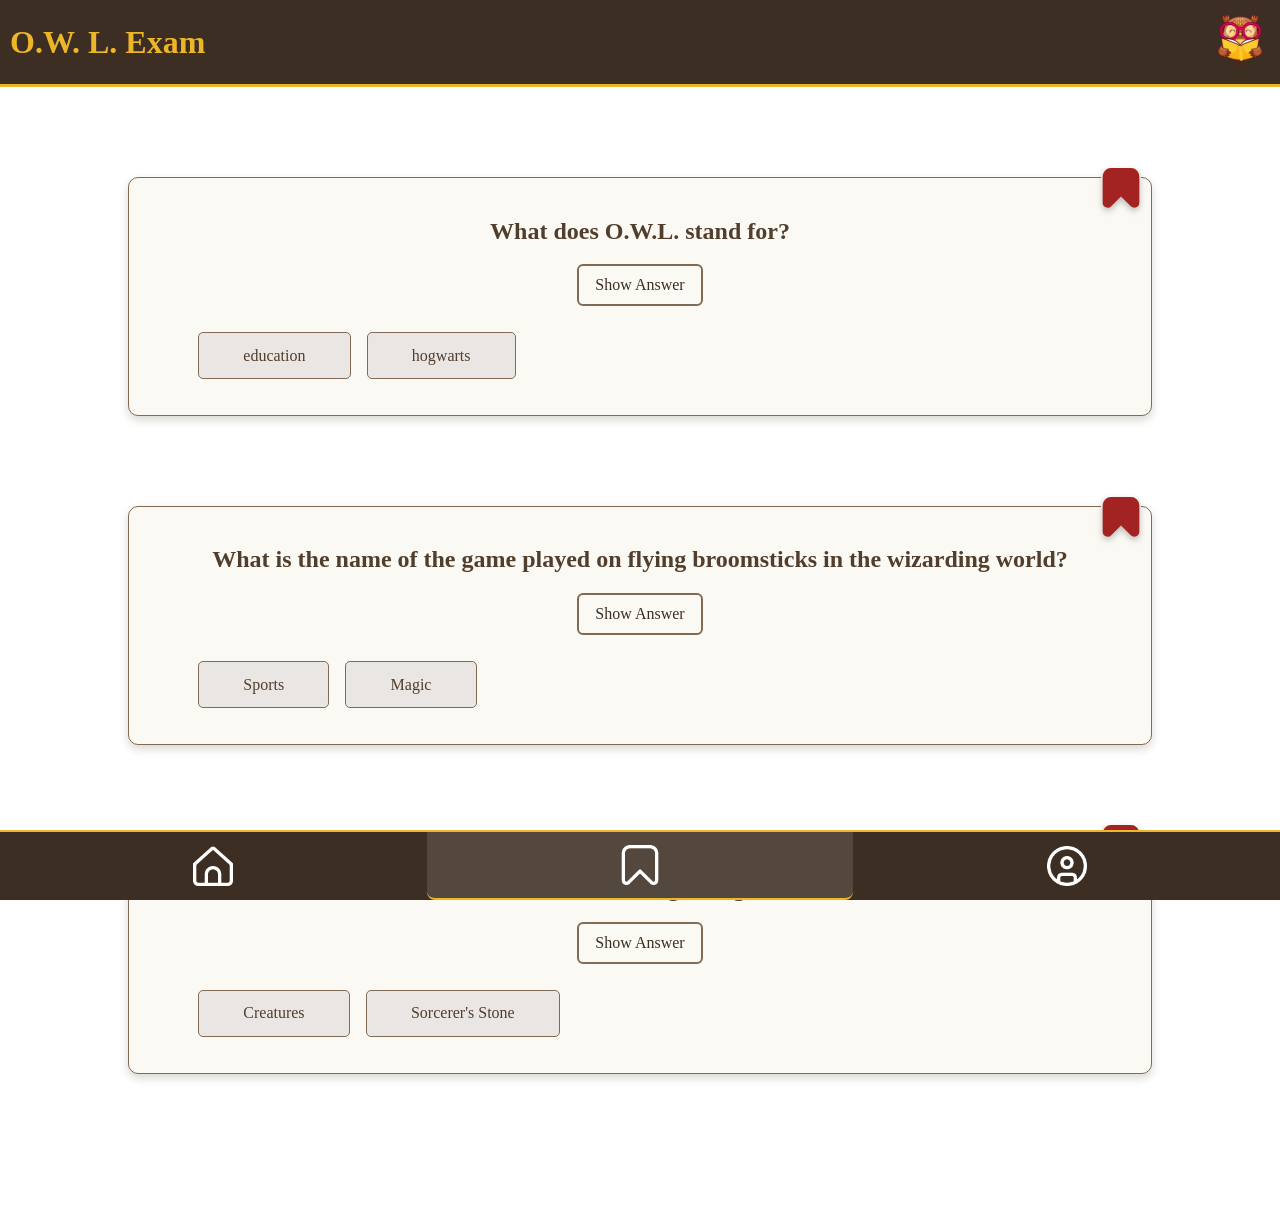
==== bookmarks.html @ ab2731fc "profile page and filled in questions" ====
<!doctype html>
<html lang="en">
  <head>
    <meta charset="UTF-8" />
    <meta name="viewport" content="width=device-width, initial-scale=1.0" />
    <title>Bookmarks</title>
    <link rel="stylesheet" href="css/styles.css" />
  </head>
  <body class="bookmark-page">
    <header class="app-header">
      <h1>O.W. L. Exam</h1>
      <a href="index.html">
        <img src="assets/owl.png" alt="owl icon" />
      </a>
    </header>
    <main>
      <section class="card">
        <input type="checkbox" id="bookmark1" class="bookmark-toggle" checked />
        <label for="bookmark1" class="bookmark" aria-label="bookmark">
          <svg class="bookmark-outline" viewBox="0 0 24 24" aria-hidden="true">
            <path
              d="M20.137,24a2.8,2.8,0,0,1-1.987-.835L12,17.051,5.85,23.169a2.8,2.8,0,0,1-3.095.609A2.8,2.8,0,0,1,1,21.154V5A5,5,0,0,1,6,0H18a5,5,0,0,1,5,5V21.154a2.8,2.8,0,0,1-1.751,2.624A2.867,2.867,0,0,1,20.137,24ZM6,2A3,3,0,0,0,3,5V21.154a.843.843,0,0,0,1.437.6h0L11.3,14.933a1,1,0,0,1,1.41,0l6.855,6.819a.843.843,0,0,0,1.437-.6V5a3,3,0,0,0-3-3Z"
            />
          </svg>
          <svg class="bookmark-filled" viewBox="0 0 24 24">
            <path
              d="M2.849,23.55a2.954,2.954,0,0,0,3.266-.644L12,17.053l5.885,5.853a2.956,2.956,0,0,0,2.1.881,3.05,3.05,0,0,0,1.17-.237A2.953,2.953,0,0,0,23,20.779V5a5.006,5.006,0,0,0-5-5H6A5.006,5.006,0,0,0,1,5V20.779A2.953,2.953,0,0,0,2.849,23.55Z"
            />
          </svg>
        </label>
        <h2 class="card__question">What does O.W.L. stand for?</h2>
        <input type="checkbox" id="answer1" class="answer-toggle" />
        <p class="card__answer">
          Ordinary Wizarding Levels<br />These are important exams that Hogwarts
          students take at the end of their fifth year.
        </p>
        <label for="answer1" class="card__button"
          ><span class="show-text">Show Answer</span>
          <span class="hide-text">Hide Answer</span>
        </label>
        <ul class="card__tags">
          <li class="tag">education</li>
          <li class="tag">hogwarts</li>
        </ul>
      </section>
      <section class="card">
        <input type="checkbox" id="bookmark2" class="bookmark-toggle" checked />
        <label for="bookmark2" class="bookmark" aria-label="bookmark">
          <svg class="bookmark-outline" viewBox="0 0 24 24" aria-hidden="true">
            <path
              d="M20.137,24a2.8,2.8,0,0,1-1.987-.835L12,17.051,5.85,23.169a2.8,2.8,0,0,1-3.095.609A2.8,2.8,0,0,1,1,21.154V5A5,5,0,0,1,6,0H18a5,5,0,0,1,5,5V21.154a2.8,2.8,0,0,1-1.751,2.624A2.867,2.867,0,0,1,20.137,24ZM6,2A3,3,0,0,0,3,5V21.154a.843.843,0,0,0,1.437.6h0L11.3,14.933a1,1,0,0,1,1.41,0l6.855,6.819a.843.843,0,0,0,1.437-.6V5a3,3,0,0,0-3-3Z"
            />
          </svg>
          <svg class="bookmark-filled" viewBox="0 0 24 24">
            <path
              d="M2.849,23.55a2.954,2.954,0,0,0,3.266-.644L12,17.053l5.885,5.853a2.956,2.956,0,0,0,2.1.881,3.05,3.05,0,0,0,1.17-.237A2.953,2.953,0,0,0,23,20.779V5a5.006,5.006,0,0,0-5-5H6A5.006,5.006,0,0,0,1,5V20.779A2.953,2.953,0,0,0,2.849,23.55Z"
            />
          </svg>
        </label>
        <h2 class="card__question">
          What is the name of the game played on flying broomsticks in the
          wizarding world?
        </h2>
        <input type="checkbox" id="answer2" class="answer-toggle" />
        <p class="card__answer">Quidditch</p>
        <label for="answer2" class="card__button"
          ><span class="show-text">Show Answer</span>
          <span class="hide-text">Hide Answer</span>
        </label>
        <ul class="card__tags">
          <li class="tag">Sports</li>
          <li class="tag">Magic</li>
        </ul>
      </section>
      <section class="card">
        <input type="checkbox" id="bookmark3" class="bookmark-toggle" checked />
        <label for="bookmark3" class="bookmark" aria-label="bookmark">
          <svg class="bookmark-outline" viewBox="0 0 24 24" aria-hidden="true">
            <path
              d="M20.137,24a2.8,2.8,0,0,1-1.987-.835L12,17.051,5.85,23.169a2.8,2.8,0,0,1-3.095.609A2.8,2.8,0,0,1,1,21.154V5A5,5,0,0,1,6,0H18a5,5,0,0,1,5,5V21.154a2.8,2.8,0,0,1-1.751,2.624A2.867,2.867,0,0,1,20.137,24ZM6,2A3,3,0,0,0,3,5V21.154a.843.843,0,0,0,1.437.6h0L11.3,14.933a1,1,0,0,1,1.41,0l6.855,6.819a.843.843,0,0,0,1.437-.6V5a3,3,0,0,0-3-3Z"
            />
          </svg>
          <svg class="bookmark-filled" viewBox="0 0 24 24">
            <path
              d="M2.849,23.55a2.954,2.954,0,0,0,3.266-.644L12,17.053l5.885,5.853a2.956,2.956,0,0,0,2.1.881,3.05,3.05,0,0,0,1.17-.237A2.953,2.953,0,0,0,23,20.779V5a5.006,5.006,0,0,0-5-5H6A5.006,5.006,0,0,0,1,5V20.779A2.953,2.953,0,0,0,2.849,23.55Z"
            />
          </svg>
        </label>
        <h2 class="card__question">
          What is the name of the three-headed dog that guards the Sorcerer's
          Stone?
        </h2>
        <input type="checkbox" id="answer3" class="answer-toggle" />
        <p class="card__answer">Fluffy</p>
        <label for="answer3" class="card__button"
          ><span class="show-text">Show Answer</span>
          <span class="hide-text">Hide Answer</span>
        </label>
        <ul class="card__tags">
          <li class="tag">Creatures</li>
          <li class="tag">Sorcerer's Stone</li>
        </ul>
      </section>
    </main>
    <footer class="app-footer">
      <nav class="nav">
        <a href="index.html" class="nav__link">
          <img src="/assets/home-light.png" alt="home" />
        </a>
        <a href="bookmarks.html" class="nav__link nav__link--active">
          <img src="/assets/bookmark-light.png" alt="bookmarks" />
        </a>
        <a href="profile.html" class="nav__link">
          <img src="/assets/user-light.png" alt="profile" />
        </a>
      </nav>
    </footer>
  </body>
</html>
---- css/styles.css ----
@import url(header.css);
@import url(cards.css);
@import url(footer.css);

/* allgemeine Styles */

:root {
  --hogwarts-gold: #edb528;
  --dark-background: #3c2e23;
  --light-background: white;
  --card-background: rgb(251, 249, 244);
}

body {
  margin: 0;
  background-color: white;
  font-family: Georgia, "Times New Roman", Times, serif;
}

main {
  padding-bottom: 4rem;
}
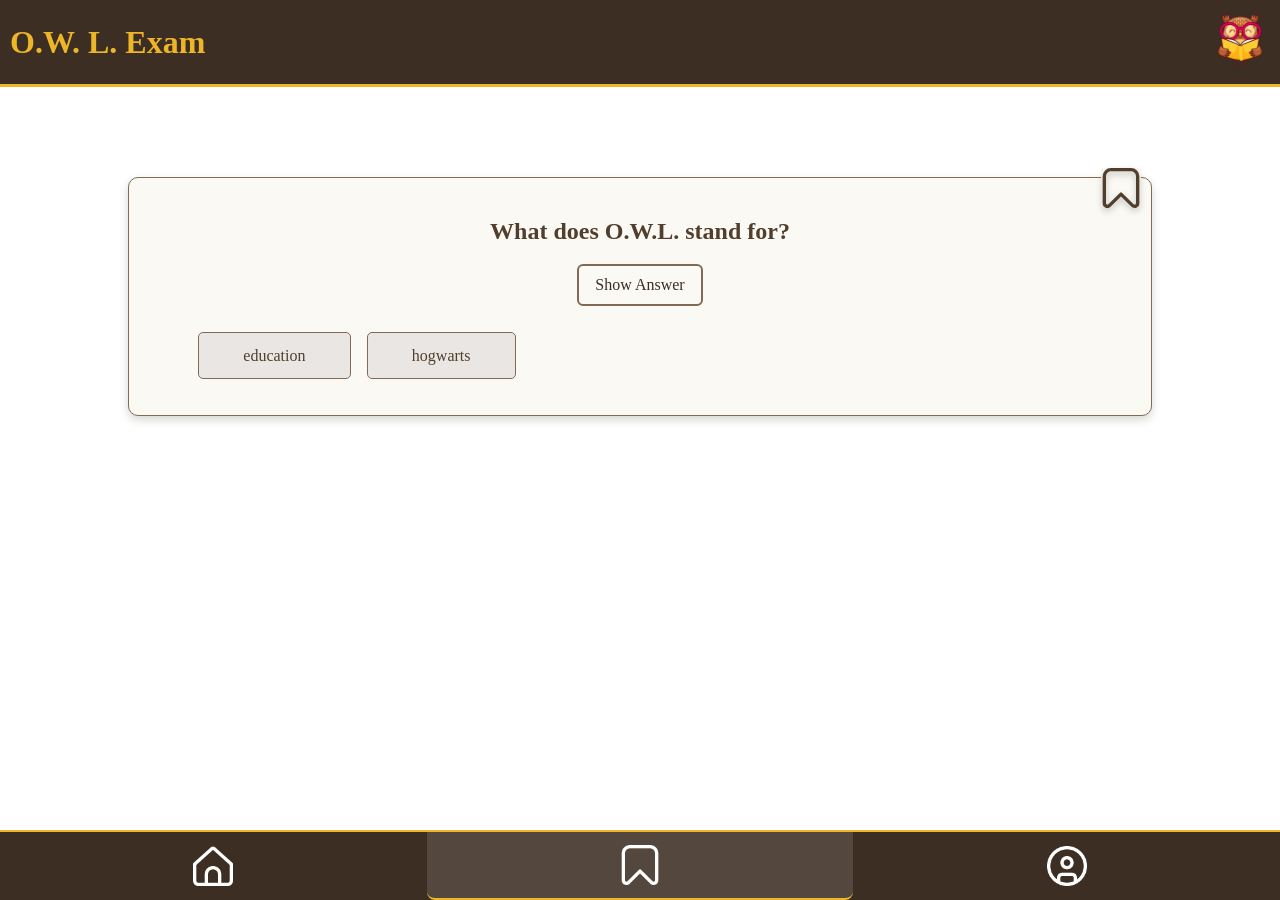
==== commit fba2677d: "Toggle functionality applied" ====
--- a/bookmarks.html
+++ b/bookmarks.html
@@ -9,14 +9,14 @@
   <body class="bookmark-page">
     <header class="app-header">
       <h1>O.W. L. Exam</h1>
-      <a href="index.html">
+      <a href="index.html" aria-label="go to home page">
         <img src="assets/owl.png" alt="owl icon" />
       </a>
     </header>
     <main>
       <section class="card">
-        <input type="checkbox" id="bookmark1" class="bookmark-toggle" checked />
-        <label for="bookmark1" class="bookmark" aria-label="bookmark">
+        <!-- <input type="checkbox" id="bookmark1" class="bookmark-toggle" checked /> -->
+        <bookmark for="bookmark1" class="bookmark" aria-label="bookmark">
           <svg class="bookmark-outline" viewBox="0 0 24 24" aria-hidden="true">
             <path
               d="M20.137,24a2.8,2.8,0,0,1-1.987-.835L12,17.051,5.85,23.169a2.8,2.8,0,0,1-3.095.609A2.8,2.8,0,0,1,1,21.154V5A5,5,0,0,1,6,0H18a5,5,0,0,1,5,5V21.154a2.8,2.8,0,0,1-1.751,2.624A2.867,2.867,0,0,1,20.137,24ZM6,2A3,3,0,0,0,3,5V21.154a.843.843,0,0,0,1.437.6h0L11.3,14.933a1,1,0,0,1,1.41,0l6.855,6.819a.843.843,0,0,0,1.437-.6V5a3,3,0,0,0-3-3Z"
@@ -27,7 +27,7 @@
               d="M2.849,23.55a2.954,2.954,0,0,0,3.266-.644L12,17.053l5.885,5.853a2.956,2.956,0,0,0,2.1.881,3.05,3.05,0,0,0,1.17-.237A2.953,2.953,0,0,0,23,20.779V5a5.006,5.006,0,0,0-5-5H6A5.006,5.006,0,0,0,1,5V20.779A2.953,2.953,0,0,0,2.849,23.55Z"
             />
           </svg>
-        </label>
+        </bookmark>
         <h2 class="card__question">What does O.W.L. stand for?</h2>
         <input type="checkbox" id="answer1" class="answer-toggle" />
         <p class="card__answer">
@@ -43,7 +43,7 @@
           <li class="tag">hogwarts</li>
         </ul>
       </section>
-      <section class="card">
+      <!-- <section class="card">
         <input type="checkbox" id="bookmark2" class="bookmark-toggle" checked />
         <label for="bookmark2" class="bookmark" aria-label="bookmark">
           <svg class="bookmark-outline" viewBox="0 0 24 24" aria-hidden="true">
@@ -100,10 +100,10 @@
           <li class="tag">Creatures</li>
           <li class="tag">Sorcerer's Stone</li>
         </ul>
-      </section>
+      </section> -->
     </main>
     <footer class="app-footer">
-      <nav class="nav">
+      <nav class="nav" aria-label="main navigation">
         <a href="index.html" class="nav__link">
           <img src="/assets/home-light.png" alt="home" />
         </a>
--- a/css/styles.css
+++ b/css/styles.css
@@ -7,8 +7,11 @@
 :root {
   --hogwarts-gold: #edb528;
   --dark-background: #3c2e23;
-  --light-background: white;
   --card-background: rgb(251, 249, 244);
+  --text-color: #513e2c;
+  --border-color: #826b55;
+  --card-button: #3c2e23;
+  --bookmark-filled: rgb(163, 34, 34);
 }
 
 body {
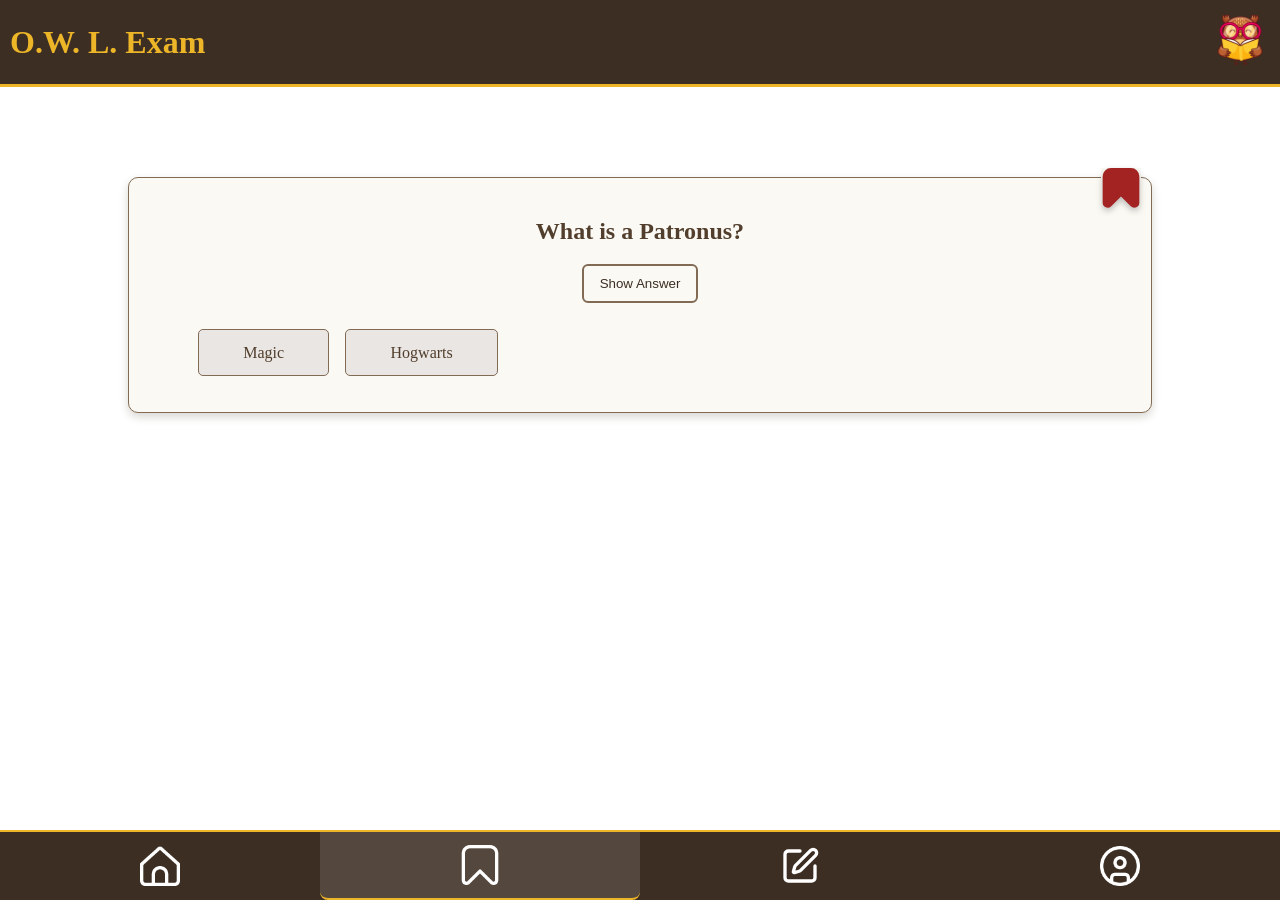
==== commit 1cc5f158: "forms added" ====
--- a/bookmarks.html
+++ b/bookmarks.html
@@ -14,9 +14,14 @@
       </a>
     </header>
     <main>
-      <section class="card">
-        <!-- <input type="checkbox" id="bookmark1" class="bookmark-toggle" checked /> -->
-        <bookmark for="bookmark1" class="bookmark" aria-label="bookmark">
+      <section class="card" aria-label="Question">
+        <button
+          type="button"
+          class="bookmark is-active"
+          data-js="bookmark"
+          aria-pressed="true"
+          aria-label="bookmark"
+        >
           <svg class="bookmark-outline" viewBox="0 0 24 24" aria-hidden="true">
             <path
               d="M20.137,24a2.8,2.8,0,0,1-1.987-.835L12,17.051,5.85,23.169a2.8,2.8,0,0,1-3.095.609A2.8,2.8,0,0,1,1,21.154V5A5,5,0,0,1,6,0H18a5,5,0,0,1,5,5V21.154a2.8,2.8,0,0,1-1.751,2.624A2.867,2.867,0,0,1,20.137,24ZM6,2A3,3,0,0,0,3,5V21.154a.843.843,0,0,0,1.437.6h0L11.3,14.933a1,1,0,0,1,1.41,0l6.855,6.819a.843.843,0,0,0,1.437-.6V5a3,3,0,0,0-3-3Z"
@@ -27,20 +32,22 @@
               d="M2.849,23.55a2.954,2.954,0,0,0,3.266-.644L12,17.053l5.885,5.853a2.956,2.956,0,0,0,2.1.881,3.05,3.05,0,0,0,1.17-.237A2.953,2.953,0,0,0,23,20.779V5a5.006,5.006,0,0,0-5-5H6A5.006,5.006,0,0,0,1,5V20.779A2.953,2.953,0,0,0,2.849,23.55Z"
             />
           </svg>
-        </bookmark>
-        <h2 class="card__question">What does O.W.L. stand for?</h2>
-        <input type="checkbox" id="answer1" class="answer-toggle" />
-        <p class="card__answer">
-          Ordinary Wizarding Levels<br />These are important exams that Hogwarts
-          students take at the end of their fifth year.
-        </p>
-        <label for="answer1" class="card__button"
-          ><span class="show-text">Show Answer</span>
+        </button>
+        <h2 class="card__question">What is a Patronus?</h2>
+        <p class="card__answer" id="answer-text">A magical guardian.</p>
+        <button
+          type="button"
+          class="card__button"
+          data-js="answer-button"
+          aria-expanded="false"
+          aria-controls="answer-text"
+        >
+          <span class="show-text">Show Answer</span>
           <span class="hide-text">Hide Answer</span>
-        </label>
+        </button>
         <ul class="card__tags">
-          <li class="tag">education</li>
-          <li class="tag">hogwarts</li>
+          <li class="tag">Magic</li>
+          <li class="tag">Hogwarts</li>
         </ul>
       </section>
       <!-- <section class="card">
@@ -110,10 +117,14 @@
         <a href="bookmarks.html" class="nav__link nav__link--active">
           <img src="/assets/bookmark-light.png" alt="bookmarks" />
         </a>
+        <a href="form.html" class="nav__link">
+          <img src="/assets/square-pen.svg" alt="add bookmark page" />
+        </a>
         <a href="profile.html" class="nav__link">
           <img src="/assets/user-light.png" alt="profile" />
         </a>
       </nav>
     </footer>
+    <script src="js/index.js"></script>
   </body>
 </html>
--- a/css/styles.css
+++ b/css/styles.css
@@ -1,6 +1,7 @@
 @import url(header.css);
 @import url(cards.css);
 @import url(footer.css);
+@import url(forms.css);
 
 /* allgemeine Styles */
 
